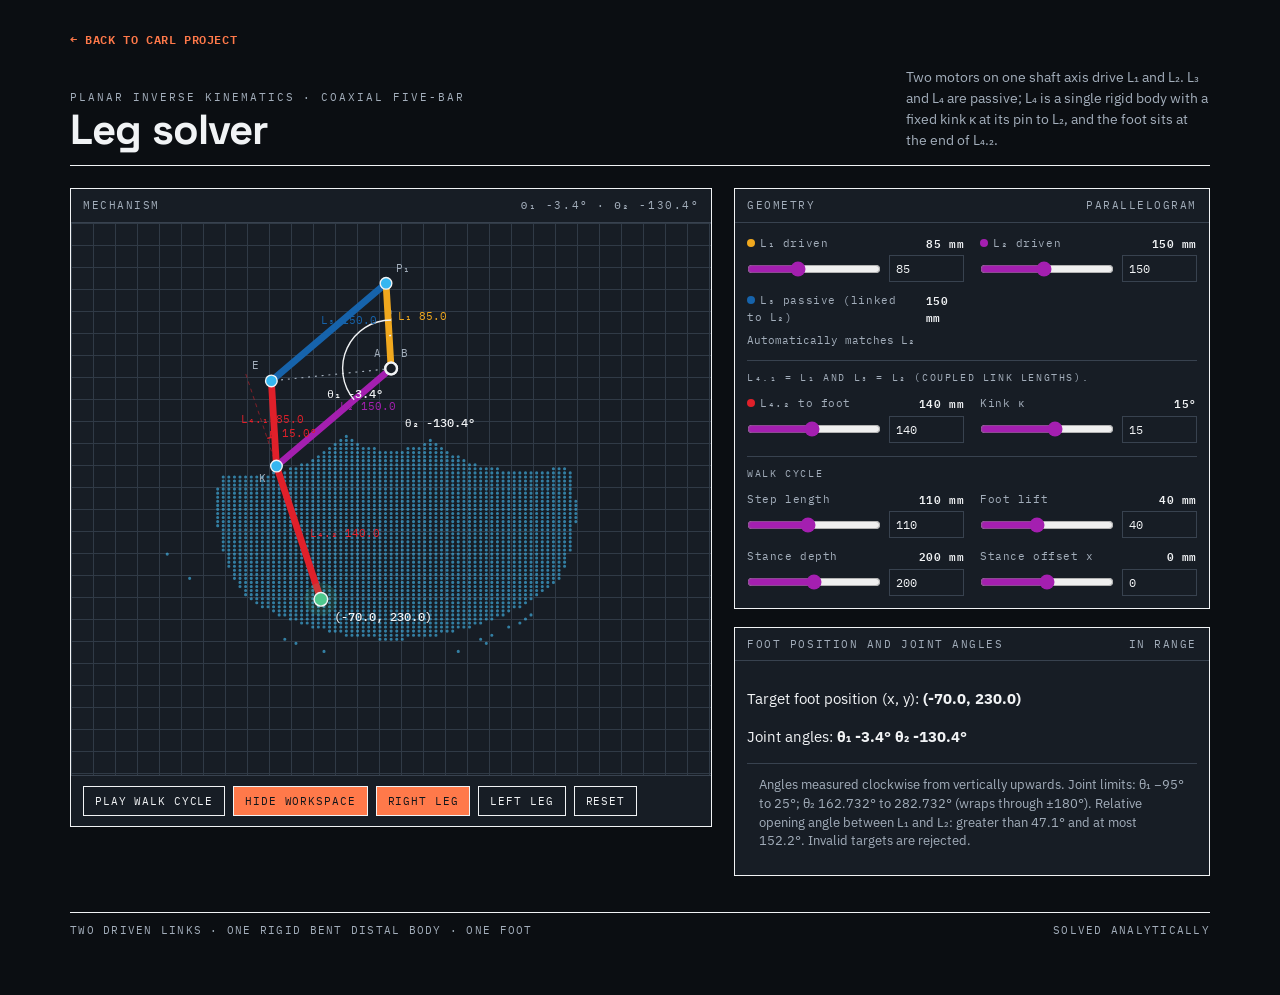
==== kinematics.html @ eca024fd "Brighten valid workspace points for better visibility" ====
<!DOCTYPE html>
<html lang="en">
<head>
<meta charset="utf-8">
<meta name="viewport" content="width=device-width, initial-scale=1">
<title>Leg solver — coaxial five-bar with bent distal link</title>
<link rel="preconnect" href="https://fonts.googleapis.com">
<link rel="preconnect" href="https://fonts.gstatic.com" crossorigin>
<link href="https://fonts.googleapis.com/css2?family=IBM+Plex+Mono:wght@400;500;600&family=IBM+Plex+Sans:wght@400;500&family=Space+Grotesk:wght@500;700&display=swap" rel="stylesheet">
<style>
  :root{
    --paper:#dde3e8;
    --paper-hi:#eef2f5;
    --ink:#101a24;
    --ink-soft:#4a5a68;
    --grid:#c5cfd8;
    --rule:#b9c4cd;
    /* link colours taken straight from the sketch */
    --l1:#f0a81e;
    --l2:#a41fb0;
    --l3:#1663ab;
    --l4:#e0202a;
    --joint:#35b6f0;
    --foot:#15803c;
  }
  *{box-sizing:border-box}
  html,body{margin:0;padding:0}
  body{
    background:var(--paper);
    color:var(--ink);
    font-family:"IBM Plex Sans",system-ui,sans-serif;
    font-size:15px;line-height:1.5;
    -webkit-font-smoothing:antialiased;
  }
  .wrap{max-width:1180px;margin:0 auto;padding:28px 20px 56px}

  header.masthead{
    display:flex;align-items:flex-end;justify-content:space-between;
    gap:24px;flex-wrap:wrap;
    border-bottom:1.5px solid var(--ink);
    padding-bottom:14px;margin-bottom:22px;
  }
  .eyebrow{
    font-family:"IBM Plex Mono",monospace;
    font-size:11px;letter-spacing:.18em;text-transform:uppercase;
    color:var(--ink-soft);margin:0 0 4px;
  }
  h1{
    font-family:"Space Grotesk","IBM Plex Sans",sans-serif;
    font-weight:700;font-size:clamp(28px,4.2vw,42px);
    letter-spacing:-.02em;line-height:1;margin:0;
  }
  .lede{max-width:38ch;font-size:14px;color:var(--ink-soft);margin:0}

  .bench{display:grid;grid-template-columns:minmax(0,1.35fr) minmax(0,1fr);gap:22px;align-items:start}
  @media (max-width:900px){.bench{grid-template-columns:1fr}}

  .plate{
    background:var(--paper-hi);
    border:1.5px solid var(--ink);
    margin-bottom:18px;
  }
  .plate-label{
    display:flex;justify-content:space-between;align-items:center;gap:12px;
    font-family:"IBM Plex Mono",monospace;
    font-size:11px;letter-spacing:.14em;text-transform:uppercase;
    color:var(--ink-soft);
    border-bottom:1px solid var(--rule);
    padding:8px 12px;
  }
  .plate-body{padding:12px}

  svg#stage{display:block;width:100%;height:auto;touch-action:none;background:
    linear-gradient(var(--grid) 1px,transparent 1px) 0 0/22px 22px,
    linear-gradient(90deg,var(--grid) 1px,transparent 1px) 0 0/22px 22px,
    var(--paper-hi);
  }

  /* ---------- link styling ---------- */
  .lk{stroke-linecap:round;fill:none}
  #lnL1{stroke:var(--l1);stroke-width:7}
  #lnL2{stroke:var(--l2);stroke-width:7}
  #lnL3{stroke:var(--l3);stroke-width:7}
  #lnL41,#lnL42{stroke:var(--l4);stroke-width:7}
  #hipbar{stroke:var(--ink);stroke-width:4;stroke-linecap:round}
  .joint{fill:var(--joint);stroke:var(--ink);stroke-width:1.4}
  .pivot{fill:var(--paper-hi);stroke:var(--ink);stroke-width:2.4}
  .guide{stroke:var(--ink-soft);stroke-width:1;stroke-dasharray:4 4;fill:none;opacity:.7}
  .reachline{stroke:var(--ink-soft);stroke-width:1.2;stroke-dasharray:2 5;fill:none}
  .arc{fill:none;stroke:var(--ink);stroke-width:1.4}
  .arc.k{stroke:var(--l4)}
  .lab{font-family:"IBM Plex Mono",monospace;font-size:11px;fill:var(--ink-soft)}
  .lab.big{font-size:12px;fill:var(--ink);font-weight:500}
  .lab.l1{fill:var(--l1)}.lab.l2{fill:var(--l2)}.lab.l3{fill:var(--l3)}.lab.l4{fill:var(--l4)}
  .ws{fill:none;stroke:#48c7ff;stroke-width:3.2;stroke-linecap:round;opacity:.58}
  #trace{fill:none;stroke:var(--foot);stroke-width:1.6;stroke-dasharray:5 4;opacity:.85}
  #footdot{fill:var(--foot);stroke:var(--ink);stroke-width:1.5}
  #halo{fill:var(--foot);opacity:.14}
  #handle{cursor:grab}
  #handle:active{cursor:grabbing}
  #handle:focus-visible #halo{opacity:.3}
  .stale #lnL1,.stale #lnL2,.stale #lnL3,.stale #lnL41,.stale #lnL42{opacity:.35}

  /* hover isolation from the solution sheet */
  #stage[data-hl] .fade{opacity:.12}
  #stage[data-hl="foot"]  .h-foot,
  #stage[data-hl="k"]     .h-k,
  #stage[data-hl="psi"]   .h-psi,
  #stage[data-hl="e"]     .h-e,
  #stage[data-hl="reach"] .h-reach,
  #stage[data-hl="p1"]    .h-p1,
  #stage[data-hl="out"]   .h-out{opacity:1}

  /* ---------- controls ---------- */
  .ctls{display:grid;grid-template-columns:1fr 1fr;gap:10px 16px}
  @media (max-width:520px){.ctls{grid-template-columns:1fr}}
  .ctl label{
    display:flex;justify-content:space-between;gap:8px;
    font-family:"IBM Plex Mono",monospace;font-size:11px;
    letter-spacing:.05em;color:var(--ink-soft);
  }
  .ctl label b{color:var(--ink);font-weight:600}
  input[type=range]{width:100%;margin:4px 0 0;accent-color:var(--l2);height:18px}
  input[type=range]:focus-visible{outline:2px solid var(--ink);outline-offset:3px}
  .ctl .range-entry{display:flex;align-items:center;gap:8px;margin-top:4px}
  .ctl .range-entry input[type=range]{flex:1;min-width:0;margin:0}
  .ctl .range-entry input[type=number]{width:75px;min-width:0;padding:5px 6px;background:var(--paper-hi);border:1px solid var(--rule);color:var(--ink);font:12px "IBM Plex Mono",monospace}
  .linked-note{font:11px "IBM Plex Mono",monospace;color:var(--ink-soft);margin-top:8px}
  .swatch{display:inline-block;width:8px;height:8px;border-radius:50%;margin-right:5px;vertical-align:baseline}
  .sub{grid-column:1/-1;font-family:"IBM Plex Mono",monospace;font-size:10px;
    letter-spacing:.16em;text-transform:uppercase;color:var(--ink-soft);
    border-top:1px solid var(--rule);padding-top:9px;margin-top:3px}
  .btnrow{display:flex;flex-wrap:wrap;gap:8px;padding:10px 12px;border-top:1px solid var(--rule)}
  button{
    font-family:"IBM Plex Mono",monospace;font-size:11px;letter-spacing:.08em;
    text-transform:uppercase;background:var(--paper-hi);color:var(--ink);
    border:1.5px solid var(--ink);padding:7px 11px;cursor:pointer;
  }
  button:hover{background:var(--ink);color:var(--paper-hi)}
  button[aria-pressed="true"]{background:var(--ink);color:var(--paper-hi)}
  button:focus-visible{outline:2px solid var(--l2);outline-offset:2px}

  /* ---------- solution sheet ---------- */
  .step{
    display:grid;grid-template-columns:1fr auto;gap:2px 12px;
    padding:9px 12px;border-bottom:1px solid var(--rule);
  }
  .step:last-of-type{border-bottom:none}
  .step:hover{background:var(--paper)}
  .step .idx{
    font-family:"IBM Plex Mono",monospace;font-size:10px;color:var(--ink-soft);
    letter-spacing:.14em;grid-column:1/-1;
  }
  .step .name{font-size:13.5px;font-weight:500}
  .step .formula{
    grid-column:1/2;font-family:"IBM Plex Mono",monospace;font-size:11.5px;
    color:var(--ink-soft);line-height:1.45;
  }
  .step .val{
    grid-column:2/3;grid-row:2/4;align-self:center;text-align:right;
    font-family:"IBM Plex Mono",monospace;font-size:13px;font-weight:600;white-space:nowrap;
  }
  .note{font-size:12.5px;color:var(--ink-soft);padding:11px 12px 13px;margin:0;border-top:1px solid var(--rule)}
  .note code{font-family:"IBM Plex Mono",monospace;background:var(--paper);padding:1px 4px}
  #reachFlag.bad{color:var(--l4)}
  footer{
    display:flex;justify-content:space-between;gap:16px;flex-wrap:wrap;
    border-top:1.5px solid var(--ink);margin-top:18px;padding-top:10px;
    font-family:"IBM Plex Mono",monospace;font-size:10.5px;
    letter-spacing:.12em;text-transform:uppercase;color:var(--ink-soft);
  }
  @media (prefers-reduced-motion:reduce){*{transition:none!important}}
/* CARL portfolio dark theme */
:root{--paper:#0b0e12;--paper-hi:#171d25;--ink:#f1f3f5;--ink-soft:#a3aebb;--grid:#303a46;--rule:#38424f;--joint:#35b6f0;--foot:#4fc88d}
button:hover,button[aria-pressed="true"]{background:#ff794a;color:#10151b}
body{background:var(--paper);color:var(--ink)}
.back-link{display:inline-block;color:#ff794a;text-decoration:none;font:600 12px 'IBM Plex Mono',monospace;letter-spacing:.05em;margin-bottom:18px}.back-link:hover{text-decoration:underline}
</style>
</head>
<body>
<div class="wrap">
<a class="back-link" href="index.html">← BACK TO CARL PROJECT</a>

  <header class="masthead">
    <div>
      <p class="eyebrow">Planar inverse kinematics · coaxial five-bar</p>
      <h1>Leg solver</h1>
    </div>
    <p class="lede">Two motors on one shaft axis drive L₁ and L₂. L₃ and L₄ are passive; L₄ is a single rigid body with a fixed kink κ at its pin to L₂, and the foot sits at the end of L₄.₂.</p>
  </header>

  <div class="bench">

    <!-- =============== stage =============== -->
    <div>
      <div class="plate">
        <div class="plate-label"><span>Mechanism</span><span id="statusText"></span></div>
        <svg id="stage" viewBox="0 0 660 570" role="img" aria-label="Five-bar leg linkage">
          <path id="wspace" class="ws fade"></path>
          <polyline id="trace" class="fade h-foot" points="" style="display:none"></polyline>

          <line id="vertA" class="guide fade h-out"></line>
          <line id="vertB" class="guide fade h-k h-out"></line>
          <line id="extK"  class="guide fade h-psi" style="stroke:var(--l4);opacity:.55"></line>
          <line id="reachE" class="reachline fade h-reach h-p1"></line>

          <line id="hipbar" class="fade h-k h-p1 h-out"></line>
          <line id="lnL2"  class="lk fade h-k h-out"></line>
          <line id="lnL41" class="lk fade h-psi h-e"></line>
          <line id="lnL42" class="lk fade h-foot h-psi h-k"></line>
          <line id="lnL3"  class="lk fade h-p1 h-reach"></line>
          <line id="lnL1"  class="lk fade h-p1 h-out"></line>

          <path id="arcT2" class="arc fade h-k h-out"></path>
          <path id="arcT1" class="arc fade h-p1 h-out"></path>
          <path id="arcK"  class="arc k fade h-psi"></path>

          <circle id="pivA" class="pivot fade h-p1 h-out" r="6"></circle>
          <circle id="pivB" class="pivot fade h-k h-out" r="6"></circle>
          <circle id="jP1"  class="joint fade h-p1" r="6"></circle>
          <circle id="jE"   class="joint fade h-e h-reach" r="6"></circle>
          <circle id="jK"   class="joint fade h-k h-psi" r="6"></circle>

          <text id="labL1" class="lab l1 fade h-p1 h-out">L₁</text>
          <text id="labL2" class="lab l2 fade h-k h-out">L₂</text>
          <text id="labL3" class="lab l3 fade h-p1 h-reach">L₃</text>
          <text id="labL41" class="lab l4 fade h-psi h-e">L₄.₁</text>
          <text id="labL42" class="lab l4 fade h-foot h-psi">L₄.₂</text>
          <text id="labK"  class="lab l4 fade h-psi">κ</text>
          <text id="labT1" class="lab big fade h-p1 h-out">θ₁</text>
          <text id="labT2" class="lab big fade h-k h-out">θ₂</text>
          <text id="labA"  class="lab fade h-p1 h-out">A</text>
          <text id="labB"  class="lab fade h-k h-out">B</text>
          <text id="labE"  class="lab fade h-e h-reach">E</text>
          <text id="labKp" class="lab fade h-k h-psi">K</text>
          <text id="labP1" class="lab fade h-p1">P₁</text>

          <g id="handle" class="fade h-foot" tabindex="0"
             aria-label="Foot target — drag, or use arrow keys to nudge">
            <circle id="halo" r="17"></circle>
            <circle id="footdot" r="7"></circle>
            <text id="footlab" class="lab big"></text>
          </g>
        </svg>
        <div class="btnrow">
          <button id="playBtn" aria-pressed="false">Play walk cycle</button>
          <button id="wsBtn" aria-pressed="true">Hide workspace</button>
          <button id="legRight" aria-pressed="true">Right leg</button>
          <button id="legLeft" aria-pressed="false">Left leg</button>
          <button id="resetBtn">Reset</button>
        </div>
      </div>
    </div>

    <!-- =============== controls + sheet =============== -->
    <div>
      <div class="plate">
        <div class="plate-label"><span>Geometry</span><span id="paraFlag"></span></div>
        <div class="plate-body">
          <div class="ctls">
            <div class="ctl"><label for="sL1"><span><span class="swatch" style="background:var(--l1)"></span>L₁ driven</span><b id="vL1"></b></label><input id="sL1" type="range" min="30" max="180" step="1" value="85"></div>
            <div class="ctl"><label for="sL2"><span><span class="swatch" style="background:var(--l2)"></span>L₂ driven</span><b id="vL2"></b></label><input id="sL2" type="range" min="50" max="260" step="1" value="150"></div>
            <div class="ctl"><label><span><span class="swatch" style="background:var(--l3)"></span>L₃ passive (linked to L₂)</span><b id="vL3">150 mm</b></label><div class="linked-note">Automatically matches L₂</div></div>
            <div class="sub">L₄.₁ = L₁ and L₃ = L₂ (coupled link lengths).</div>
            <div class="ctl"><label for="sL42"><span><span class="swatch" style="background:var(--l4)"></span>L₄.₂ to foot</span><b id="vL42"></b></label><input id="sL42" type="range" min="30" max="260" step="1" value="140"></div>
            <div class="ctl"><label for="sK"><span>Kink κ</span><b id="vK"></b></label><input id="sK" type="range" min="-45" max="60" step="0.5" value="15"></div>

            <div class="sub">Walk cycle</div>
            <div class="ctl"><label for="sStep"><span>Step length</span><b id="vStep"></b></label><input id="sStep" type="range" min="20" max="220" step="1" value="110"></div>
            <div class="ctl"><label for="sLift"><span>Foot lift</span><b id="vLift"></b></label><input id="sLift" type="range" min="5" max="90" step="1" value="40"></div>
            <div class="ctl"><label for="sDepth"><span>Stance depth</span><b id="vDepth"></b></label><input id="sDepth" type="range" min="60" max="340" step="1" value="200"></div>
            <div class="ctl"><label for="sOff"><span>Stance offset x</span><b id="vOff"></b></label><input id="sOff" type="range" min="-140" max="140" step="1" value="0"></div>
          </div>
        </div>
      </div>

      <section class="plate" aria-label="Inverse kinematics results">
        <div class="plate-label"><span>Foot position and joint angles</span><span id="reachFlag">in range</span></div>
        <div class="plate-body">
          <p>Target foot position (x, y): <strong id="oF"></strong></p>
          <p>Joint angles: <strong id="oTh"></strong></p>
          <p class="note">Angles measured clockwise from vertically upwards. Joint limits: θ₁ −95° to 25°; θ₂ 162.732° to 282.732° (wraps through ±180°). Relative opening angle between L₁ and L₂: greater than 47.1° and at most 152.2°. Invalid targets are rejected.</p>
        </div>
      </section>
    </div>
  </div>

  <footer>
    <span>Two driven links · one rigid bent distal body · one foot</span>
    <span>Solved analytically</span>
  </footer>
</div>

<script>
(function(){
  "use strict";
  const $ = id => document.getElementById(id);
  const stage = $("stage");
  const DEG = 180/Math.PI, RAD = Math.PI/180;

  const CX = 330, CY = 150;
  let S = 1;

  const st = {
    L1:85, L2:150, L3:150, L41:85, L42:140, kink:15*RAD, d:0,
    x:-70, y:230, leg:"right", sK:+1, sP:+1, walking:false, phase:0, showWs:true
  };
  let gait = {step:110, lift:40, depth:200, off:0};
  let pose = null;          // last successfully solved pose
  let solvable = true;

  const px = p => [CX + S*p.x, CY + S*p.y];
  function scaleFor(){ return Math.min(1.45, 300/(st.L2+st.L42)); }

  // ---- circle ∩ circle --------------------------------------------------
  function ci(P, rP, Q, rQ, sign){
    const dx=Q.x-P.x, dy=Q.y-P.y, d=Math.hypot(dx,dy);
    if(d<1e-9) return null;
    if(d>rP+rQ-1e-9 || d<Math.abs(rP-rQ)+1e-9) return null;
    const a=(d*d+rP*rP-rQ*rQ)/(2*d);
    const h=Math.sqrt(Math.max(0,rP*rP-a*a));
    const ux=dx/d, uy=dy/d;
    return { x:P.x+a*ux + sign*h*(-uy), y:P.y+a*uy + sign*h*ux };
  }

  // Angles are clockwise from upward (negative screen y).
  const jointAngle = (from,to) => Math.atan2(to.x-from.x, from.y-to.y);
  const wrap360 = deg => ((deg%360)+360)%360;
  const theta2Allowed = deg => { const wrapped=wrap360(deg); return wrapped>=162.732-1e-8 && wrapped<=282.732+1e-8; };
  const openingAngle = (a,b) => Math.acos(Math.max(-1,Math.min(1,Math.cos(a-b))))*DEG;

  // ---- inverse kinematics ----------------------------------------------
  function solveIK(fx, fy){
    const A = {x:-st.d/2, y:0}, B = {x:+st.d/2, y:0}, F = {x:fx, y:fy};

    const K = ci(B, st.L2, F, st.L42, st.leg==="right" ? +1 : -1);
    if(!K) return null;

    const vx=F.x-K.x, vy=F.y-K.y, n=Math.hypot(vx,vy);
    const a = -(Math.PI - st.kink), c=Math.cos(a), s=Math.sin(a);
    const ex=(vx*c - vy*s)/n, ey=(vx*s + vy*c)/n;
    const E = {x:K.x + st.L41*ex, y:K.y + st.L41*ey};

    const r = Math.hypot(E.x-A.x, E.y-A.y);
    const candidates = [+1,-1].map(sign=>ci(A,st.L1,E,st.L3,sign)).filter(Boolean);
    const P1 = candidates.find(p=>{
      const t1=jointAngle(A,p), t2=jointAngle(B,K);
      const relative=openingAngle(t1,t2);
      return t1*DEG>=-95 && t1*DEG<=25 &&
        theta2Allowed(t2*DEG) && relative>47.1 && relative<=152.2;
    });
    if(!P1) return null;

    return {
      A,B,F,K,E,P1,r,
      psi: Math.atan2(ex, ey),
      th1: jointAngle(A,P1),
      th2: jointAngle(B,K)
    };
  }

  // ---- svg helpers ------------------------------------------------------
  function line(el,p,q){ const a=px(p),b=px(q);
    el.setAttribute("x1",a[0].toFixed(2));el.setAttribute("y1",a[1].toFixed(2));
    el.setAttribute("x2",b[0].toFixed(2));el.setAttribute("y2",b[1].toFixed(2)); }
  function dot(el,p){ const a=px(p); el.setAttribute("cx",a[0].toFixed(2));el.setAttribute("cy",a[1].toFixed(2)); }
  function text(el,p,dx,dy,s){ const a=px(p);
    el.setAttribute("x",(a[0]+dx).toFixed(2));el.setAttribute("y",(a[1]+dy).toFixed(2));
    if(s!==undefined) el.textContent=s; }
  function arc(el,c,rad,a0,a1){
    const C=px(c); let d=a1-a0;
    while(d>Math.PI) d-=2*Math.PI; while(d<-Math.PI) d+=2*Math.PI;
    const x0=C[0]+rad*Math.cos(a0), y0=C[1]+rad*Math.sin(a0);
    const x1=C[0]+rad*Math.cos(a0+d), y1=C[1]+rad*Math.sin(a0+d);
    el.setAttribute("d",`M${x0.toFixed(2)} ${y0.toFixed(2)} A${rad} ${rad} 0 0 ${d>0?1:0} ${x1.toFixed(2)} ${y1.toFixed(2)}`);
  }
  const scr = (p,q) => Math.atan2(px(q)[1]-px(p)[1], px(q)[0]-px(p)[0]);
  const mid = (p,q) => ({x:(p.x+q.x)/2, y:(p.y+q.y)/2});
  const mm = v => v.toFixed(1);
  const dg = v => (v*DEG).toFixed(1)+"°";
  const pt = p => `(${mm(p.x)}, ${mm(p.y)})`;

  // ---- workspace (sampled through the same IK) --------------------------
  function buildWorkspace(){
    const R = st.L2 + st.L42;
    const x0=-R, x1=R, y0=-0.45*R, y1=R, N=104;
    const hx=(x1-x0)/N, hy=(y1-y0)/N;
    let d="";
    for(let i=0;i<=N;i++){
      const X=x0+i*hx;
      for(let j=0;j<=N;j++){
        const Y=y0+j*hy;
        if(solveIK(X,Y)){ const p=px({x:X,y:Y}); d+=`M${p[0].toFixed(1)} ${p[1].toFixed(1)}h0.01`; }
      }
    }
    $("wspace").setAttribute("d", d);
  }

  // ---- render -----------------------------------------------------------
  function render(){
    S = scaleFor();
    const sol = solveIK(st.x, st.y);
    solvable = !!sol;
    if(sol) pose = sol;
    stage.classList.toggle("stale", !solvable);
    if(!pose){ $("statusText").textContent="no valid pose"; $("oF").textContent=pt({x:st.x,y:st.y}); $("oTh").textContent="—"; $("reachFlag").textContent="out of limits"; return; }

    const {A,B,K,E,P1,r,psi,th1,th2} = pose;
    const F = {x:st.x, y:st.y};
    const Fp = pose.F;

    line($("hipbar"), A, B);
    line($("lnL1"), A, P1);
    line($("lnL3"), P1, E);
    line($("lnL41"), E, K);
    line($("lnL42"), K, Fp);
    line($("lnL2"), B, K);
    line($("reachE"), A, E);

    line($("vertA"), A, {x:A.x, y:-44/S});
    line($("vertB"), B, {x:B.x, y:-64/S});

    // backward extension of L4.2 through K — the thin reference line
    const ux=(Fp.x-K.x)/st.L42, uy=(Fp.y-K.y)/st.L42;
    line($("extK"), K, {x:K.x - ux*st.L41*1.15, y:K.y - uy*st.L41*1.15});

    dot($("pivA"), A); dot($("pivB"), B);
    dot($("jP1"), P1); dot($("jE"), E); dot($("jK"), K);

    arc($("arcT1"), A, 34, -Math.PI/2, scr(A,P1));
    arc($("arcT2"), B, 50, -Math.PI/2, scr(B,K));
    arc($("arcK"),  K, 30, Math.atan2(-uy,-ux), scr(K,E));

    text($("labL1"),  mid(A,P1),  10, -6, "L₁ "+mm(st.L1));
    text($("labL3"),  mid(P1,E),  -8, -8, "L₃ "+mm(st.L3));
    text($("labL41"), mid(E,K),  -34,  0, "L₄.₁ "+mm(st.L41));
    text($("labL42"), mid(K,Fp),  12,  4, "L₄.₂ "+mm(st.L42));
    text($("labL2"),  mid(B,K),    6, -8, "L₂ "+mm(st.L2));
    text($("labK"),   K,          -8, -30, "κ "+dg(st.kink));
    text($("labT1"),  A,         -66,  30, "θ₁ "+dg(th1));
    text($("labT2"),  B,          14,  60, "θ₂ "+dg(th2));
    text($("labA"),   A,         -18, -12, "A");
    text($("labB"),   B,          10, -12, "B");
    text($("labE"),   E,         -20,  -12, "E");
    text($("labKp"),  K,         -18,  16, "K");
    text($("labP1"),  P1,         10, -12, "P₁");

    const f = px(F);
    $("handle").setAttribute("transform",`translate(${f[0].toFixed(2)},${f[1].toFixed(2)})`);
    $("halo").setAttribute("cx",0);$("halo").setAttribute("cy",0);
    $("footdot").setAttribute("cx",0);$("footdot").setAttribute("cy",0);
    $("footlab").setAttribute("x",14);$("footlab").setAttribute("y",22);
    $("footlab").textContent = pt(F);

    $("oF").textContent   = pt(F);
    $("oTh").textContent  = solvable ? "θ₁ "+dg(th1)+"  θ₂ "+dg(th2) : "—";

    $("reachFlag").textContent = solvable ? "in range" : "out of limits";
    $("reachFlag").classList.toggle("bad", !solvable);
    $("statusText").textContent = st.walking
      ? "Walking · phase "+(st.phase*100).toFixed(0)+"%"
      : (solvable ? "θ₁ "+dg(th1)+" · θ₂ "+dg(th2) : "target unreachable · showing last pose");

    const para = Math.abs(st.L1-st.L41)<0.5 && Math.abs(st.L2-st.L3)<0.5;
    $("paraFlag").textContent = para ? "parallelogram" : "general four-bar";
  }

  // ---- walk trajectory --------------------------------------------------
  function walkPoint(t){
    if(t < 0.6){ const u=t/0.6; return [gait.off + gait.step/2 - u*gait.step, gait.depth]; }
    const u=(t-0.6)/0.4;
    return [gait.off - gait.step/2 + u*gait.step, gait.depth - gait.lift*Math.sin(Math.PI*u)];
  }
  function buildTrace(){
    const pts=[];
    for(let i=0;i<=140;i++){
      const [x,y]=walkPoint(i/140); const s=px({x,y});
      pts.push(s[0].toFixed(1)+","+s[1].toFixed(1));
    }
    $("trace").setAttribute("points",pts.join(" "));
  }

  let last=0;
  function tick(ts){
    if(!st.walking) return;
    if(!last) last=ts;
    st.phase = (st.phase + (ts-last)/1700) % 1;
    last = ts;
    const [x,y] = walkPoint(st.phase);
    st.x=x; st.y=y;
    render();
    requestAnimationFrame(tick);
  }

  // ---- dragging ---------------------------------------------------------
  function toLocal(evt){
    const p = stage.createSVGPoint();
    p.x = evt.clientX; p.y = evt.clientY;
    const q = p.matrixTransform(stage.getScreenCTM().inverse());
    return [(q.x-CX)/S, (q.y-CY)/S];
  }
  let dragging=false;
  function startDrag(e){
    dragging=true;
    if(st.walking) stopWalk();
    $("handle").focus({preventScroll:true});
    moveDrag(e); e.preventDefault();
  }
  function moveDrag(e){
    if(!dragging) return;
    const [x,y]=toLocal(e);
    if(solveIK(x,y)){ st.x=x; st.y=y; render(); }
  }
  $("handle").addEventListener("pointerdown", startDrag);
  stage.addEventListener("pointerdown", e => { if(e.target.closest("#handle")) return; startDrag(e); });
  window.addEventListener("pointermove", moveDrag);
  window.addEventListener("pointerup", ()=>{ dragging=false; });

  $("handle").addEventListener("keydown", e=>{
    const k = e.shiftKey ? 10 : 2;
    const map = {ArrowLeft:[-k,0],ArrowRight:[k,0],ArrowUp:[0,-k],ArrowDown:[0,k]};
    if(!map[e.key]) return;
    if(st.walking) stopWalk();
    const x=st.x+map[e.key][0],y=st.y+map[e.key][1];
    if(solveIK(x,y)){st.x=x;st.y=y;render();} e.preventDefault();
  });

  // ---- hover isolation --------------------------------------------------
  document.querySelectorAll(".step").forEach(row=>{
    const on = ()=> stage.setAttribute("data-hl", row.dataset.hl);
    const off = ()=> stage.removeAttribute("data-hl");
    row.addEventListener("mouseenter",on); row.addEventListener("mouseleave",off);
    row.addEventListener("focusin",on);    row.addEventListener("focusout",off);
  });

  // ---- controls ---------------------------------------------------------
  function bind(id,label,fmt,apply,heavy){
    const el=$(id);
    const numeric=document.createElement("input");
    numeric.type="number";
    numeric.id=id+"Number";
    numeric.setAttribute("aria-label",el.closest(".ctl").querySelector("label span").textContent.trim()+" numeric value");
    numeric.min=el.min; numeric.max=el.max; numeric.step=el.step;
    const row=document.createElement("div");
    row.className="range-entry";
    el.parentNode.insertBefore(row,el);
    row.appendChild(el);
    row.appendChild(numeric);
    const update=(value)=>{
      const min=Number(el.min), max=Number(el.max);
      if(!Number.isFinite(value)) return;
      const clamped=Math.max(min,Math.min(max,value));
      el.value=String(clamped);
      numeric.value=el.value;
      apply(Number(el.value));
      $(label).textContent=fmt(Number(el.value));
      if(heavy) buildWorkspace();
      buildTrace(); render();
    };
    el.addEventListener("input",()=>update(Number(el.value)));
    numeric.addEventListener("change",()=>update(Number(numeric.value)));
    numeric.addEventListener("keydown",e=>{if(e.key==="Enter"){numeric.blur();}});
    update(Number(el.value));
  }
  const asMM = v => v+" mm";
  const asDeg = v => v+"°";
  bind("sL1","vL1",asMM,v=>{st.L1=v;st.L41=v;},true);
  bind("sL2","vL2",asMM,v=>{st.L2=v;st.L3=v;$("vL3").textContent=asMM(v);},true);
  bind("sL42","vL42",asMM,v=>st.L42=v,true);
  bind("sK","vK",asDeg,v=>st.kink=v*RAD,true);
  bind("sStep","vStep",asMM,v=>gait.step=v);
  bind("sLift","vLift",asMM,v=>gait.lift=v);
  bind("sDepth","vDepth",asMM,v=>gait.depth=v);
  bind("sOff","vOff",asMM,v=>gait.off=v);

  function stopWalk(){
    st.walking=false; last=0;
    $("playBtn").setAttribute("aria-pressed","false");
    $("playBtn").textContent="Play walk cycle";
    $("trace").style.display="none";
    render();
  }
  $("playBtn").addEventListener("click",()=>{
    if(st.walking){ stopWalk(); return; }
    st.walking=true; last=0;
    $("playBtn").setAttribute("aria-pressed","true");
    $("playBtn").textContent="Pause walk cycle";
    buildTrace(); $("trace").style.display="";
    requestAnimationFrame(tick);
  });
  $("wsBtn").addEventListener("click",()=>{
    st.showWs=!st.showWs;
    $("wspace").style.display = st.showWs?"":"none";
    $("wsBtn").setAttribute("aria-pressed",String(st.showWs));
    $("wsBtn").textContent = st.showWs?"Hide workspace":"Show workspace";
  });
  function selectLeg(side){
    st.leg=side;
    $("legRight").setAttribute("aria-pressed",String(side==="right"));
    $("legLeft").setAttribute("aria-pressed",String(side==="left"));
    buildWorkspace(); render();
  }
  $("legRight").addEventListener("click",()=>selectLeg("right"));
  $("legLeft").addEventListener("click",()=>selectLeg("left"));
  $("resetBtn").addEventListener("click",()=>{
    stopWalk();
    st.leg="right";
    $("legRight").setAttribute("aria-pressed","true"); $("legLeft").setAttribute("aria-pressed","false");
    const d={sL1:85,sL2:150,sL42:140,sK:15,
             sStep:110,sLift:40,sDepth:200,sOff:0};
    for(const k in d){ $(k).value=d[k]; }
    for(const k in d){ $(k).dispatchEvent(new Event("input")); }
    st.x=-70; st.y=230; buildWorkspace(); render();
  });

  buildWorkspace(); buildTrace(); render();
})();
</script>
</body>
</html>
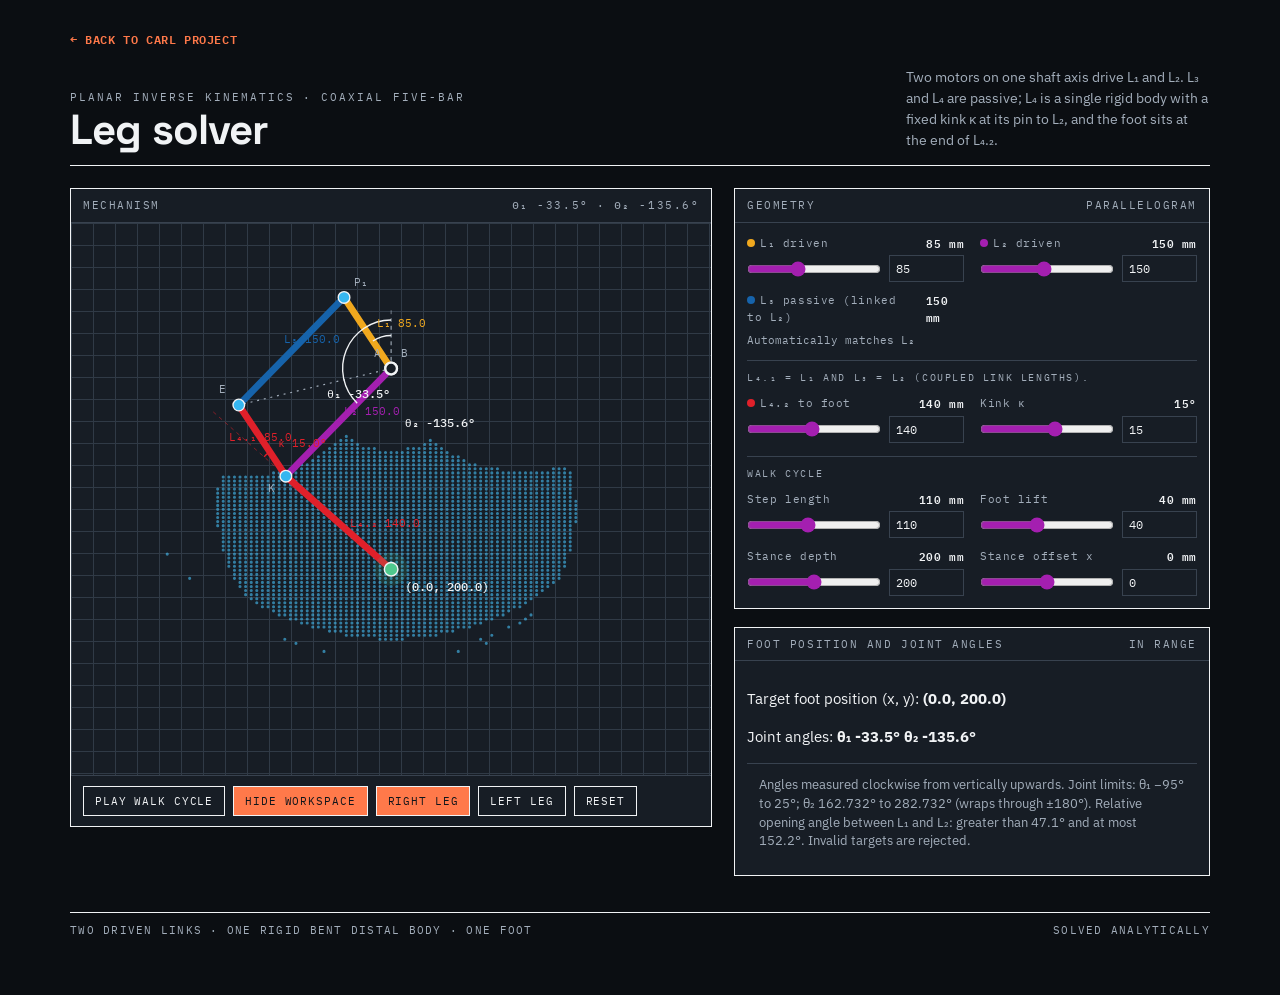
==== commit d4136640: "Set default and reset foot target to (0, 200)" ====
--- a/kinematics.html
+++ b/kinematics.html
@@ -303,7 +303,7 @@
 
   const st = {
     L1:85, L2:150, L3:150, L41:85, L42:140, kink:15*RAD, d:0,
-    x:-70, y:230, leg:"right", sK:+1, sP:+1, walking:false, phase:0, showWs:true
+    x:0, y:200, leg:"right", sK:+1, sP:+1, walking:false, phase:0, showWs:true
   };
   let gait = {step:110, lift:40, depth:200, off:0};
   let pose = null;          // last successfully solved pose
@@ -610,7 +610,7 @@
              sStep:110,sLift:40,sDepth:200,sOff:0};
     for(const k in d){ $(k).value=d[k]; }
     for(const k in d){ $(k).dispatchEvent(new Event("input")); }
-    st.x=-70; st.y=230; buildWorkspace(); render();
+    st.x=0; st.y=200; buildWorkspace(); render();
   });
 
   buildWorkspace(); buildTrace(); render();
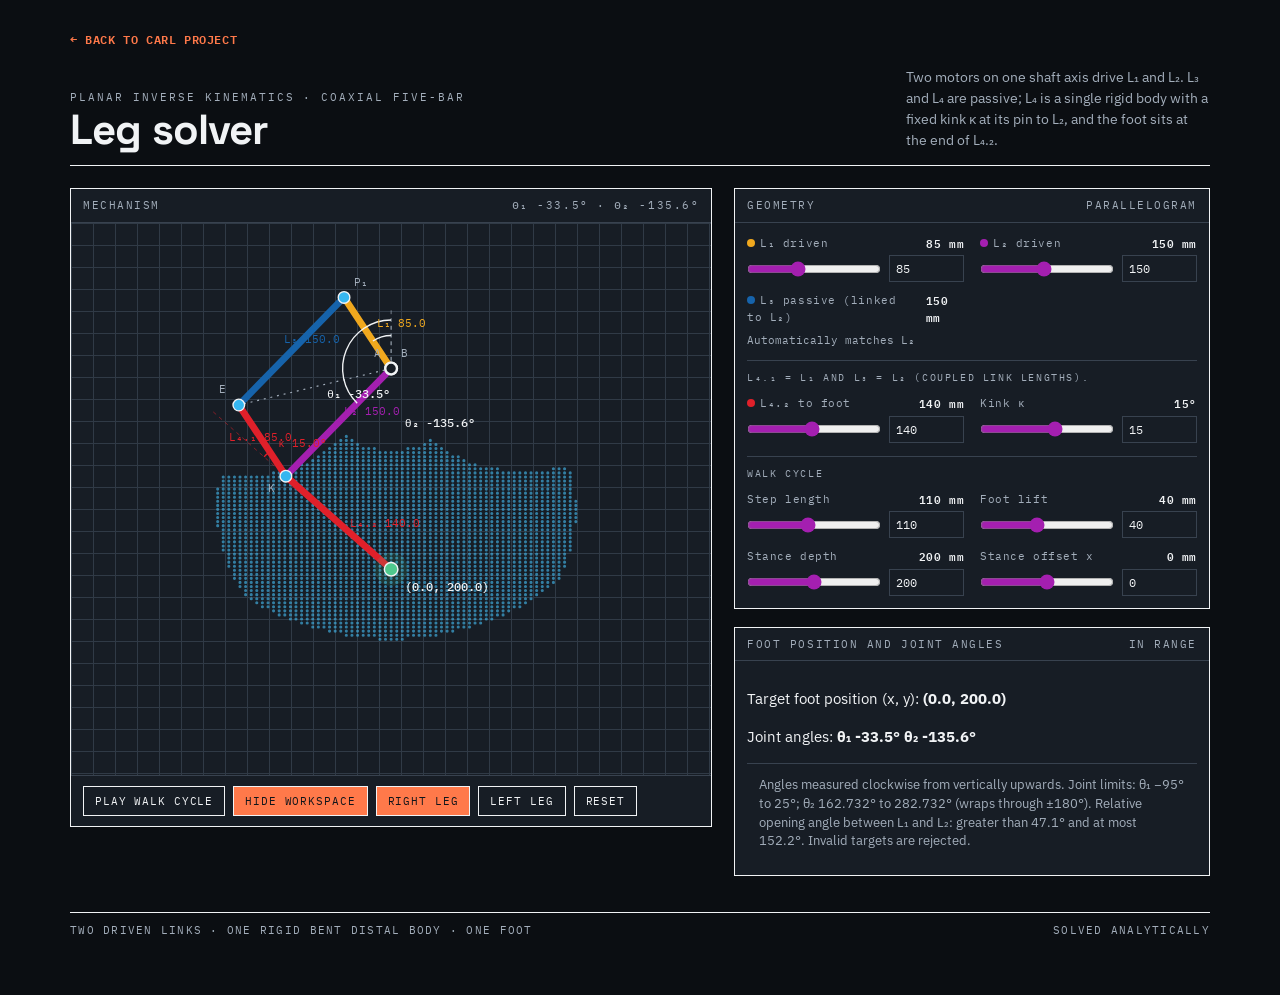
==== commit e3e7d6f6: "Reject physically crossed L2 and L3 links in IK solver" ====
--- a/kinematics.html
+++ b/kinematics.html
@@ -329,6 +329,24 @@
   const theta2Allowed = deg => { const wrapped=wrap360(deg); return wrapped>=162.732-1e-8 && wrapped<=282.732+1e-8; };
   const openingAngle = (a,b) => Math.acos(Math.max(-1,Math.min(1,Math.cos(a-b))))*DEG;
 
+  // Reject crossed-link assemblies: the physical L2 (B-K) and L3 (P1-E)
+  // cannot pass through one another. This checks the finite segments, not
+  // their infinitely extended lines.
+  function segmentsIntersect(a,b,c,d){
+    const cross=(p,q,r)=>(q.x-p.x)*(r.y-p.y)-(q.y-p.y)*(r.x-p.x);
+    const eps=1e-8;
+    const abC=cross(a,b,c), abD=cross(a,b,d);
+    const cdA=cross(c,d,a), cdB=cross(c,d,b);
+    if(((abC>eps&&abD< -eps)||(abC< -eps&&abD>eps)) &&
+       ((cdA>eps&&cdB< -eps)||(cdA< -eps&&cdB>eps))) return true;
+    const onSegment=(p,q,r)=>Math.min(p.x,r.x)-eps<=q.x&&q.x<=Math.max(p.x,r.x)+eps &&
+      Math.min(p.y,r.y)-eps<=q.y&&q.y<=Math.max(p.y,r.y)+eps;
+    return (Math.abs(abC)<=eps&&onSegment(a,c,b)) ||
+      (Math.abs(abD)<=eps&&onSegment(a,d,b)) ||
+      (Math.abs(cdA)<=eps&&onSegment(c,a,d)) ||
+      (Math.abs(cdB)<=eps&&onSegment(c,b,d));
+  }
+
   // ---- inverse kinematics ----------------------------------------------
   function solveIK(fx, fy){
     const A = {x:-st.d/2, y:0}, B = {x:+st.d/2, y:0}, F = {x:fx, y:fy};
@@ -344,6 +362,7 @@
     const r = Math.hypot(E.x-A.x, E.y-A.y);
     const candidates = [+1,-1].map(sign=>ci(A,st.L1,E,st.L3,sign)).filter(Boolean);
     const P1 = candidates.find(p=>{
+      if(segmentsIntersect(B,K,p,E)) return false;
       const t1=jointAngle(A,p), t2=jointAngle(B,K);
       const relative=openingAngle(t1,t2);
       return t1*DEG>=-95 && t1*DEG<=25 &&
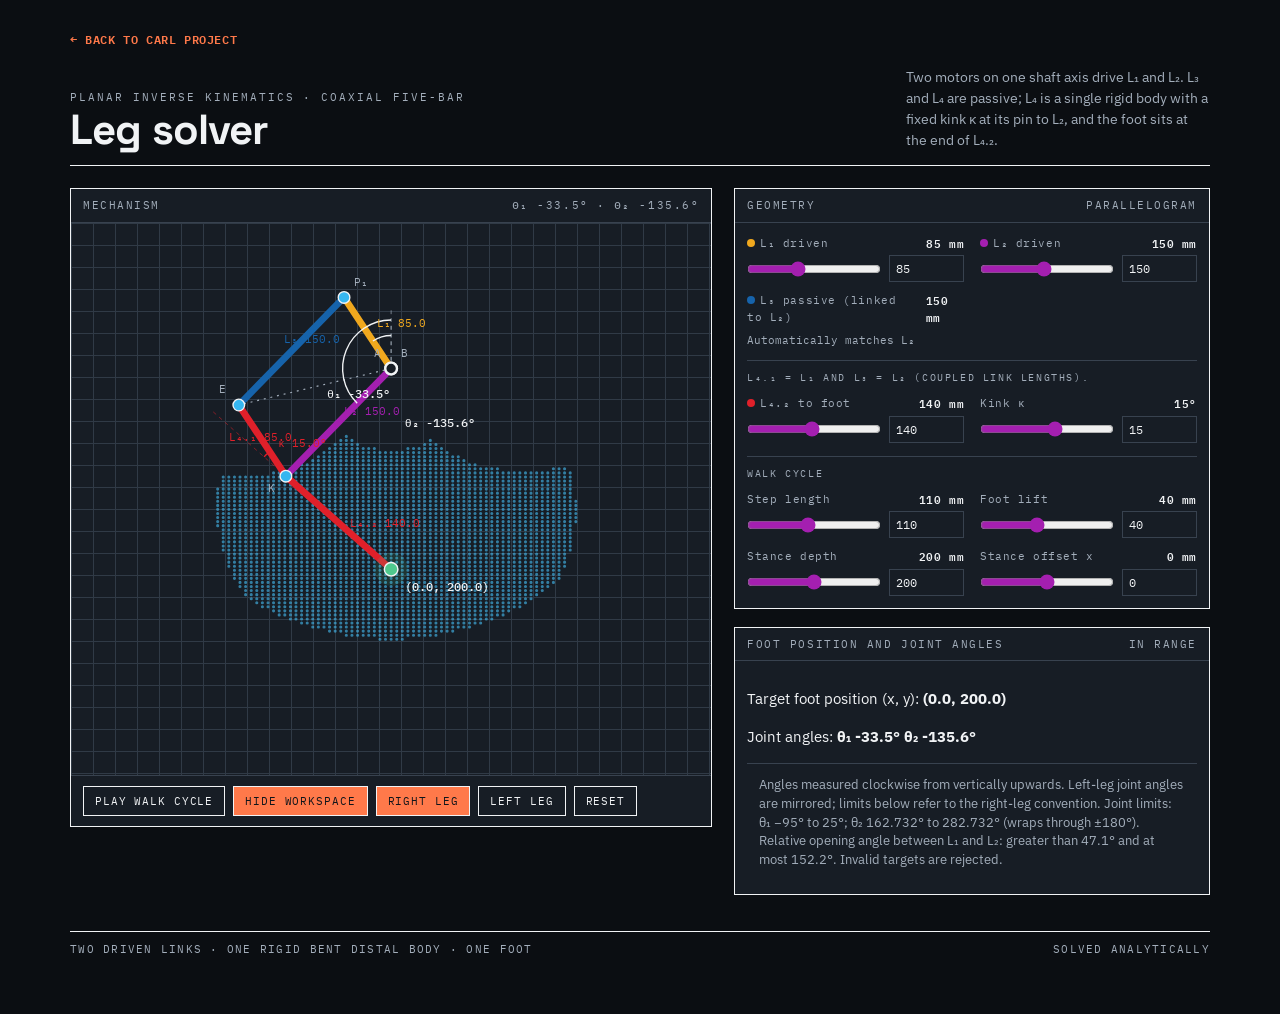
==== commit ecd0f8d2: "Mirror complete five-bar linkage instead of switching only one IK branch" ====
--- a/kinematics.html
+++ b/kinematics.html
@@ -279,7 +279,7 @@
         <div class="plate-body">
           <p>Target foot position (x, y): <strong id="oF"></strong></p>
           <p>Joint angles: <strong id="oTh"></strong></p>
-          <p class="note">Angles measured clockwise from vertically upwards. Joint limits: θ₁ −95° to 25°; θ₂ 162.732° to 282.732° (wraps through ±180°). Relative opening angle between L₁ and L₂: greater than 47.1° and at most 152.2°. Invalid targets are rejected.</p>
+          <p class="note">Angles measured clockwise from vertically upwards. Left-leg joint angles are mirrored; limits below refer to the right-leg convention. Joint limits: θ₁ −95° to 25°; θ₂ 162.732° to 282.732° (wraps through ±180°). Relative opening angle between L₁ and L₂: greater than 47.1° and at most 152.2°. Invalid targets are rejected.</p>
         </div>
       </section>
     </div>
@@ -348,10 +348,10 @@
   }
 
   // ---- inverse kinematics ----------------------------------------------
-  function solveIK(fx, fy){
+  function solveRightIK(fx, fy){
     const A = {x:-st.d/2, y:0}, B = {x:+st.d/2, y:0}, F = {x:fx, y:fy};
 
-    const K = ci(B, st.L2, F, st.L42, st.leg==="right" ? +1 : -1);
+    const K = ci(B, st.L2, F, st.L42, +1);
     if(!K) return null;
 
     const vx=F.x-K.x, vy=F.y-K.y, n=Math.hypot(vx,vy);
@@ -375,6 +375,24 @@
       psi: Math.atan2(ex, ey),
       th1: jointAngle(A,P1),
       th2: jointAngle(B,K)
+    };
+  }
+
+  // A left leg is the exact geometric reflection of the right leg.
+  // Solve in right-leg coordinates first, then mirror every joint and the foot.
+  // This preserves the kink, the selected assembly branch, and collision checks.
+  function solveIK(fx, fy){
+    const right=solveRightIK(st.leg==="left" ? -fx : fx,fy);
+    if(!right) return null;
+    if(st.leg==="right") return right;
+    const mirror=p=>({x:-p.x,y:p.y});
+    return {
+      ...right,
+      A:mirror(right.A), B:mirror(right.B), F:mirror(right.F),
+      K:mirror(right.K), E:mirror(right.E), P1:mirror(right.P1),
+      psi:-right.psi,
+      th1:jointAngle(mirror(right.A),mirror(right.P1)),
+      th2:jointAngle(mirror(right.B),mirror(right.K))
     };
   }
 
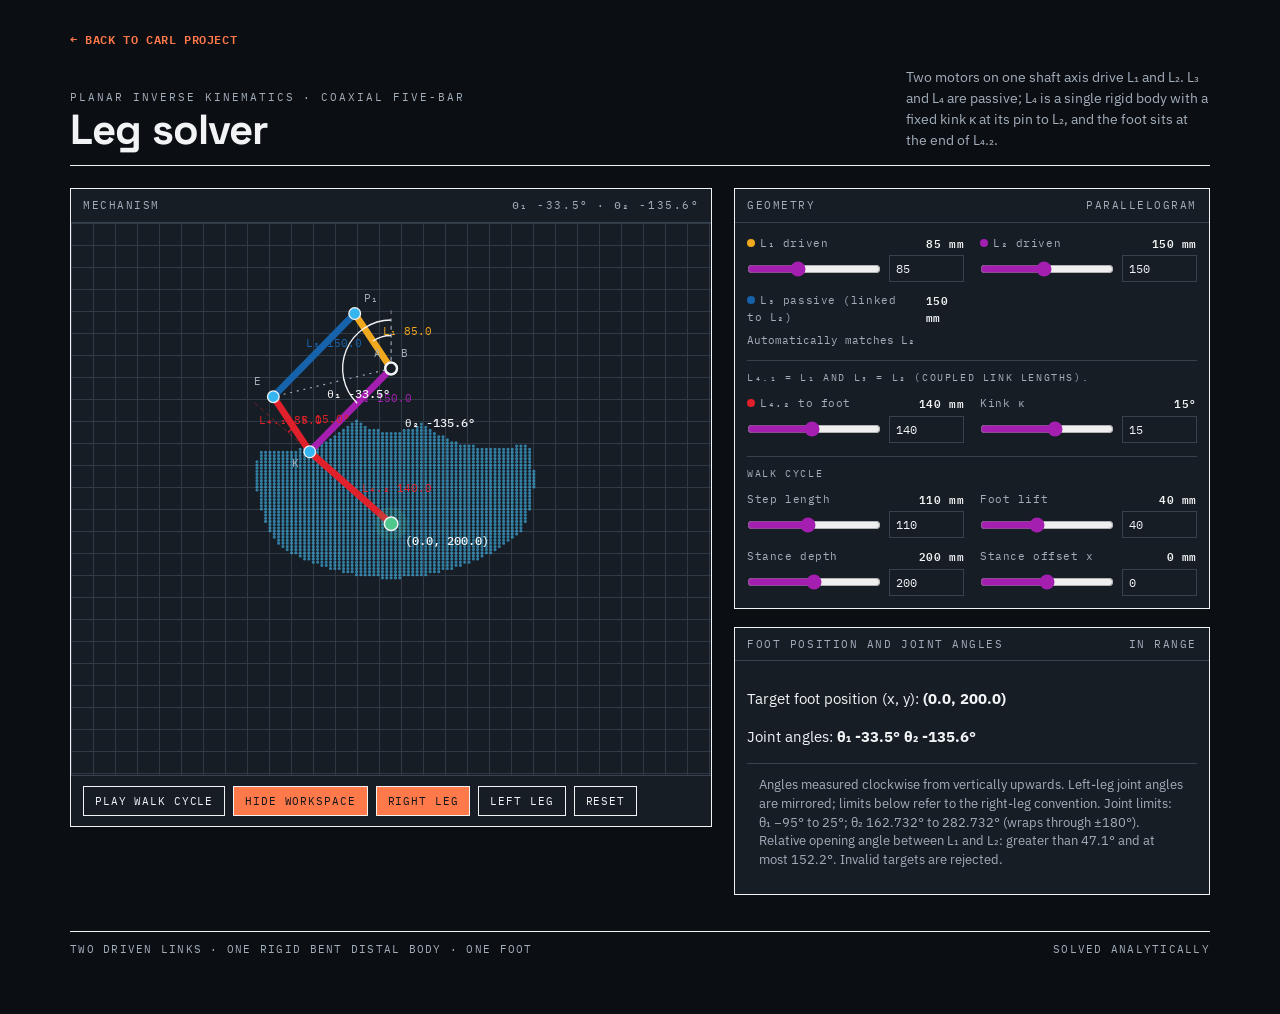
==== commit c13229a2: "Keep consistent geometric scale and hide stale invalid IK poses" ====
--- a/kinematics.html
+++ b/kinematics.html
@@ -310,7 +310,7 @@
   let solvable = true;
 
   const px = p => [CX + S*p.x, CY + S*p.y];
-  function scaleFor(){ return Math.min(1.45, 300/(st.L2+st.L42)); }
+  function scaleFor(){ return 0.8; } // Fixed pixels/mm: changing a link never rescales the other links.
 
   // ---- circle ∩ circle --------------------------------------------------
   function ci(P, rP, Q, rQ, sign){
@@ -438,9 +438,24 @@
     S = scaleFor();
     const sol = solveIK(st.x, st.y);
     solvable = !!sol;
-    if(sol) pose = sol;
+    pose = sol; // Never display an old linkage with newly changed slider dimensions.
     stage.classList.toggle("stale", !solvable);
-    if(!pose){ $("statusText").textContent="no valid pose"; $("oF").textContent=pt({x:st.x,y:st.y}); $("oTh").textContent="—"; $("reachFlag").textContent="out of limits"; return; }
+    if(!pose){
+      // Hide old geometry rather than showing stale link lengths after slider changes.
+      const ids=["hipbar","lnL1","lnL3","lnL41","lnL42","lnL2","reachE","vertA","vertB","extK","arcT1","arcT2","arcK"];
+      ids.forEach(id=>$(id).setAttribute("visibility","hidden"));
+      ["pivA","pivB","jP1","jE","jK"].forEach(id=>$(id).setAttribute("visibility","hidden"));
+      ["labL1","labL3","labL41","labL42","labL2","labK","labT1","labT2","labA","labB","labE","labKp","labP1"].forEach(id=>$(id).setAttribute("visibility","hidden"));
+      $("statusText").textContent="target unreachable — adjust foot position or geometry";
+      $("oF").textContent=pt({x:st.x,y:st.y});
+      $("oTh").textContent="—";
+      $("reachFlag").textContent="out of limits";
+      $("reachFlag").classList.add("bad");
+      const f=px({x:st.x,y:st.y});
+      $("handle").setAttribute("transform",`translate(${f[0].toFixed(2)},${f[1].toFixed(2)})`);
+      return;
+    }
+    ["hipbar","lnL1","lnL3","lnL41","lnL42","lnL2","reachE","vertA","vertB","extK","arcT1","arcT2","arcK","pivA","pivB","jP1","jE","jK","labL1","labL3","labL41","labL42","labL2","labK","labT1","labT2","labA","labB","labE","labKp","labP1"].forEach(id=>$(id).removeAttribute("visibility"));
 
     const {A,B,K,E,P1,r,psi,th1,th2} = pose;
     const F = {x:st.x, y:st.y};
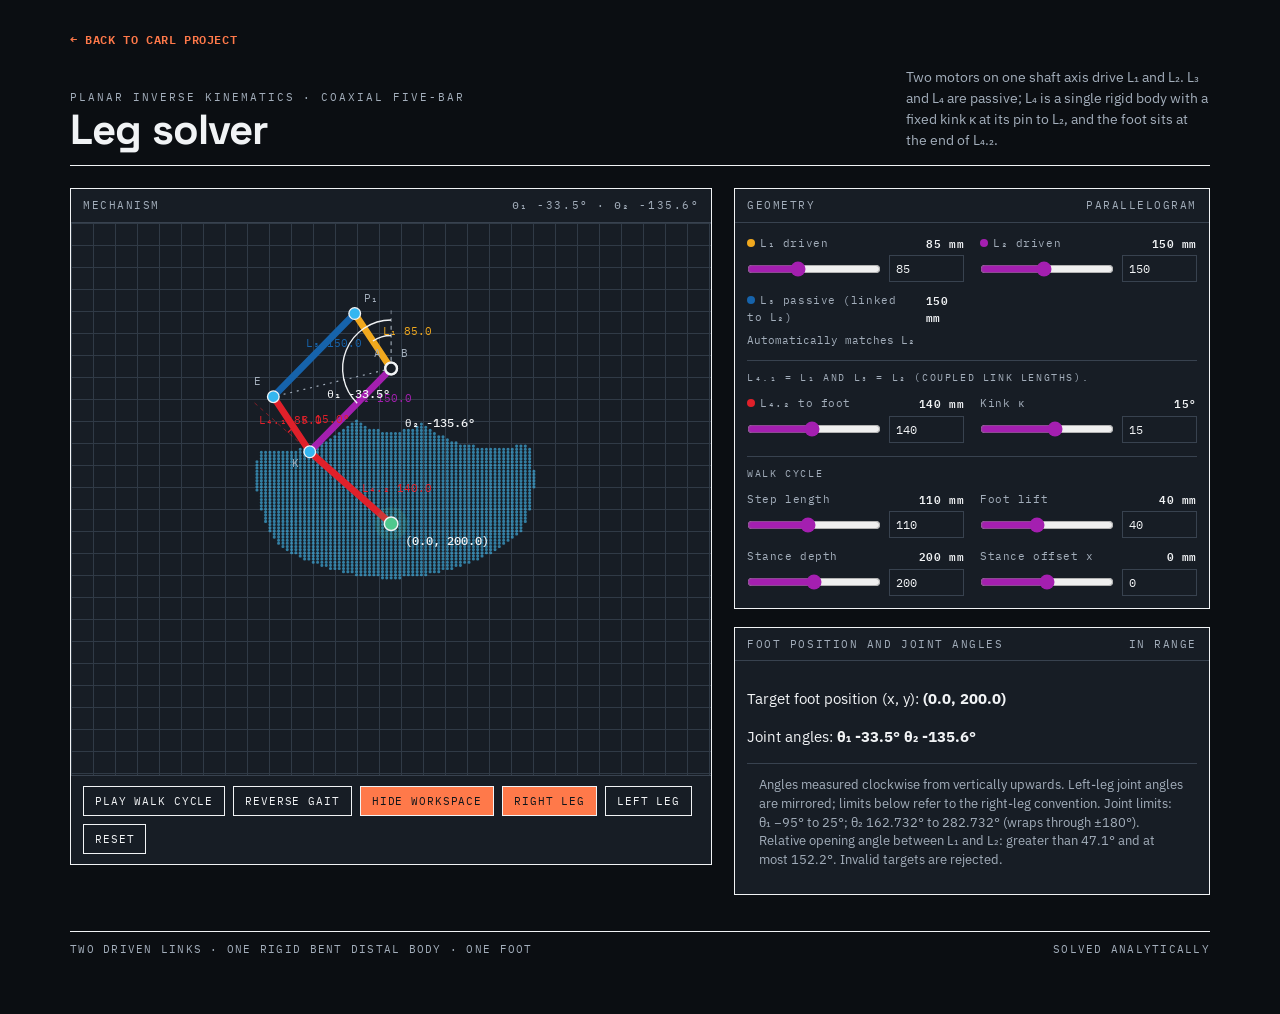
==== commit cc74cdcf: "Add reversible gait trajectory animation control" ====
--- a/kinematics.html
+++ b/kinematics.html
@@ -244,6 +244,7 @@
         </svg>
         <div class="btnrow">
           <button id="playBtn" aria-pressed="false">Play walk cycle</button>
+          <button id="reverseBtn" aria-pressed="false" title="Reverse foot travel direction">Reverse gait</button>
           <button id="wsBtn" aria-pressed="true">Hide workspace</button>
           <button id="legRight" aria-pressed="true">Right leg</button>
           <button id="legLeft" aria-pressed="false">Left leg</button>
@@ -303,7 +304,7 @@
 
   const st = {
     L1:85, L2:150, L3:150, L41:85, L42:140, kink:15*RAD, d:0,
-    x:0, y:200, leg:"right", sK:+1, sP:+1, walking:false, phase:0, showWs:true
+    x:0, y:200, leg:"right", sK:+1, sP:+1, walking:false, phase:0, reverse:false, showWs:true
   };
   let gait = {step:110, lift:40, depth:200, off:0};
   let pose = null;          // last successfully solved pose
@@ -519,6 +520,7 @@
 
   // ---- walk trajectory --------------------------------------------------
   function walkPoint(t){
+    if(st.reverse) t=(1-t+1)%1;
     if(t < 0.6){ const u=t/0.6; return [gait.off + gait.step/2 - u*gait.step, gait.depth]; }
     const u=(t-0.6)/0.4;
     return [gait.off - gait.step/2 + u*gait.step, gait.depth - gait.lift*Math.sin(Math.PI*u)];
@@ -640,6 +642,13 @@
     buildTrace(); $("trace").style.display="";
     requestAnimationFrame(tick);
   });
+  $("reverseBtn").addEventListener("click",()=>{
+    st.reverse=!st.reverse;
+    st.phase=(1-st.phase+1)%1; // Keep foot position continuous on direction changes.
+    $("reverseBtn").setAttribute("aria-pressed",String(st.reverse));
+    $("reverseBtn").textContent=st.reverse?"Forward gait":"Reverse gait";
+    buildTrace(); render();
+  });
   $("wsBtn").addEventListener("click",()=>{
     st.showWs=!st.showWs;
     $("wspace").style.display = st.showWs?"":"none";
